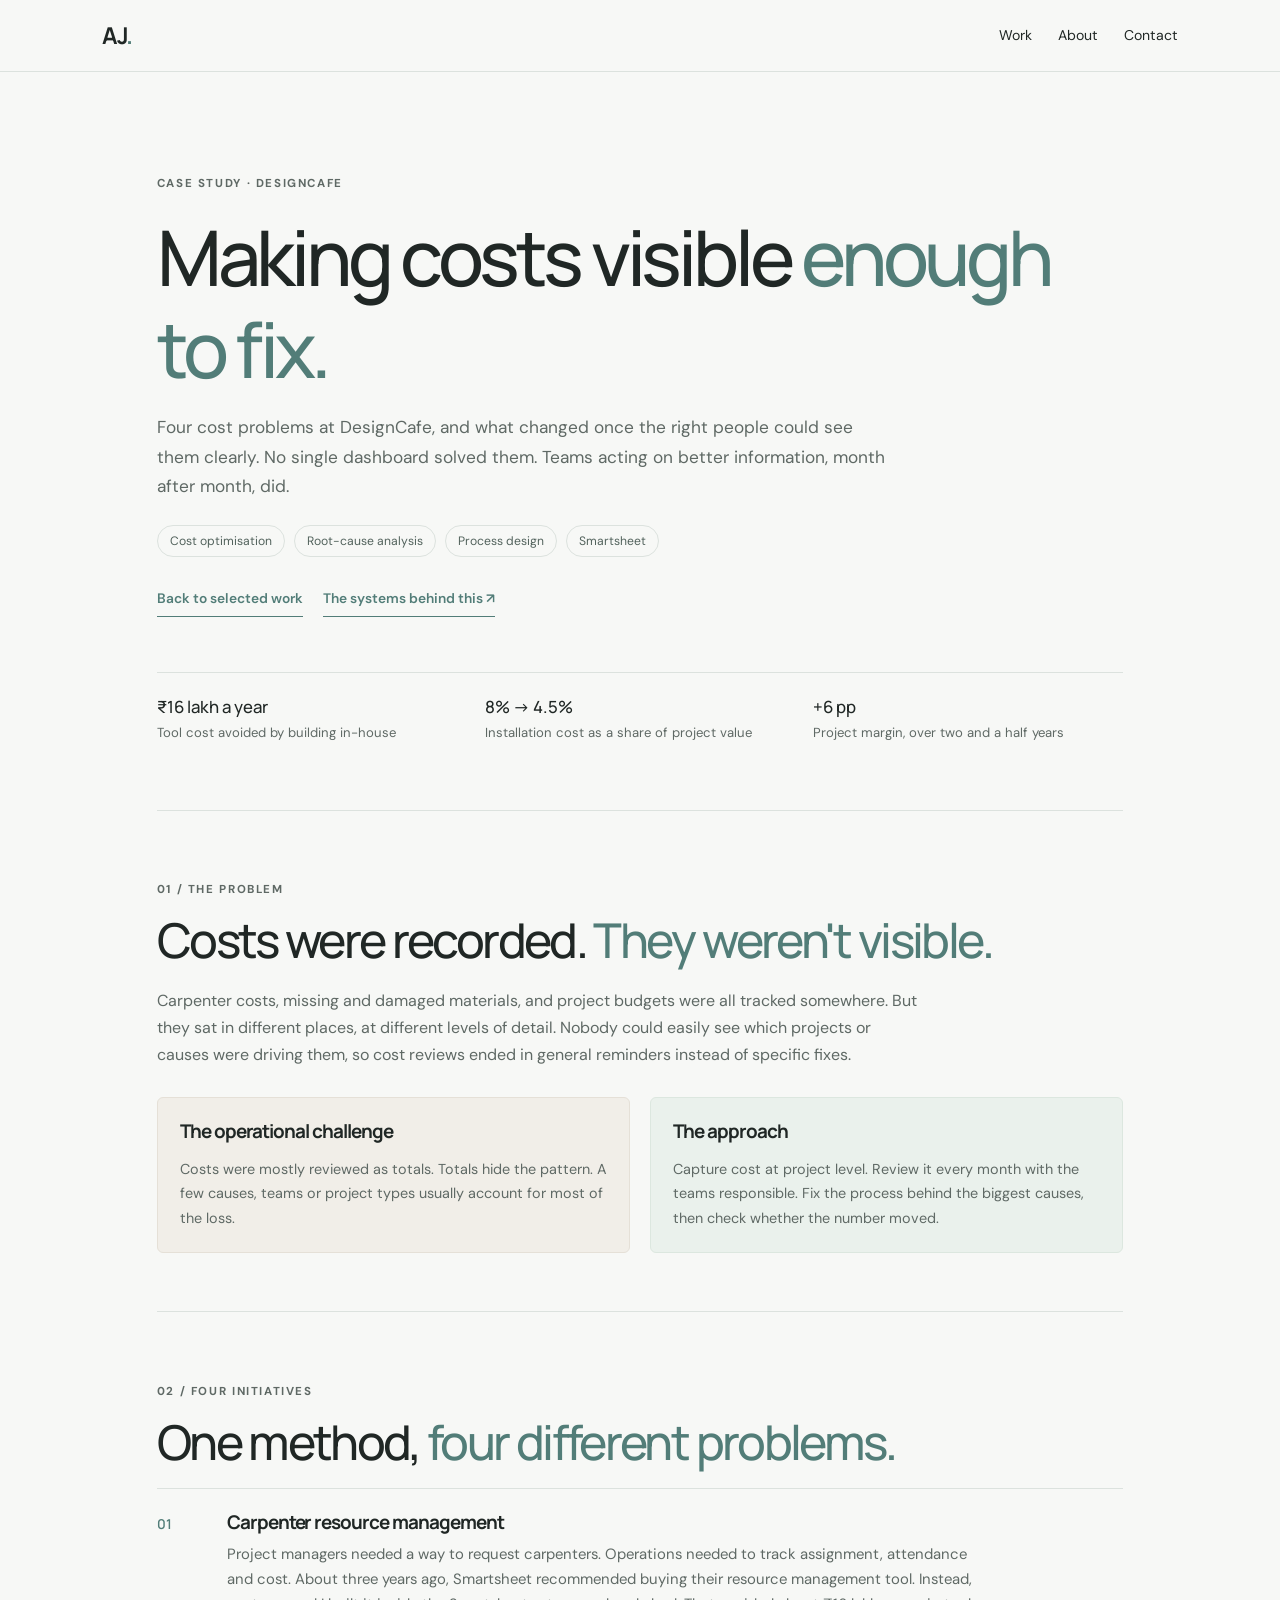
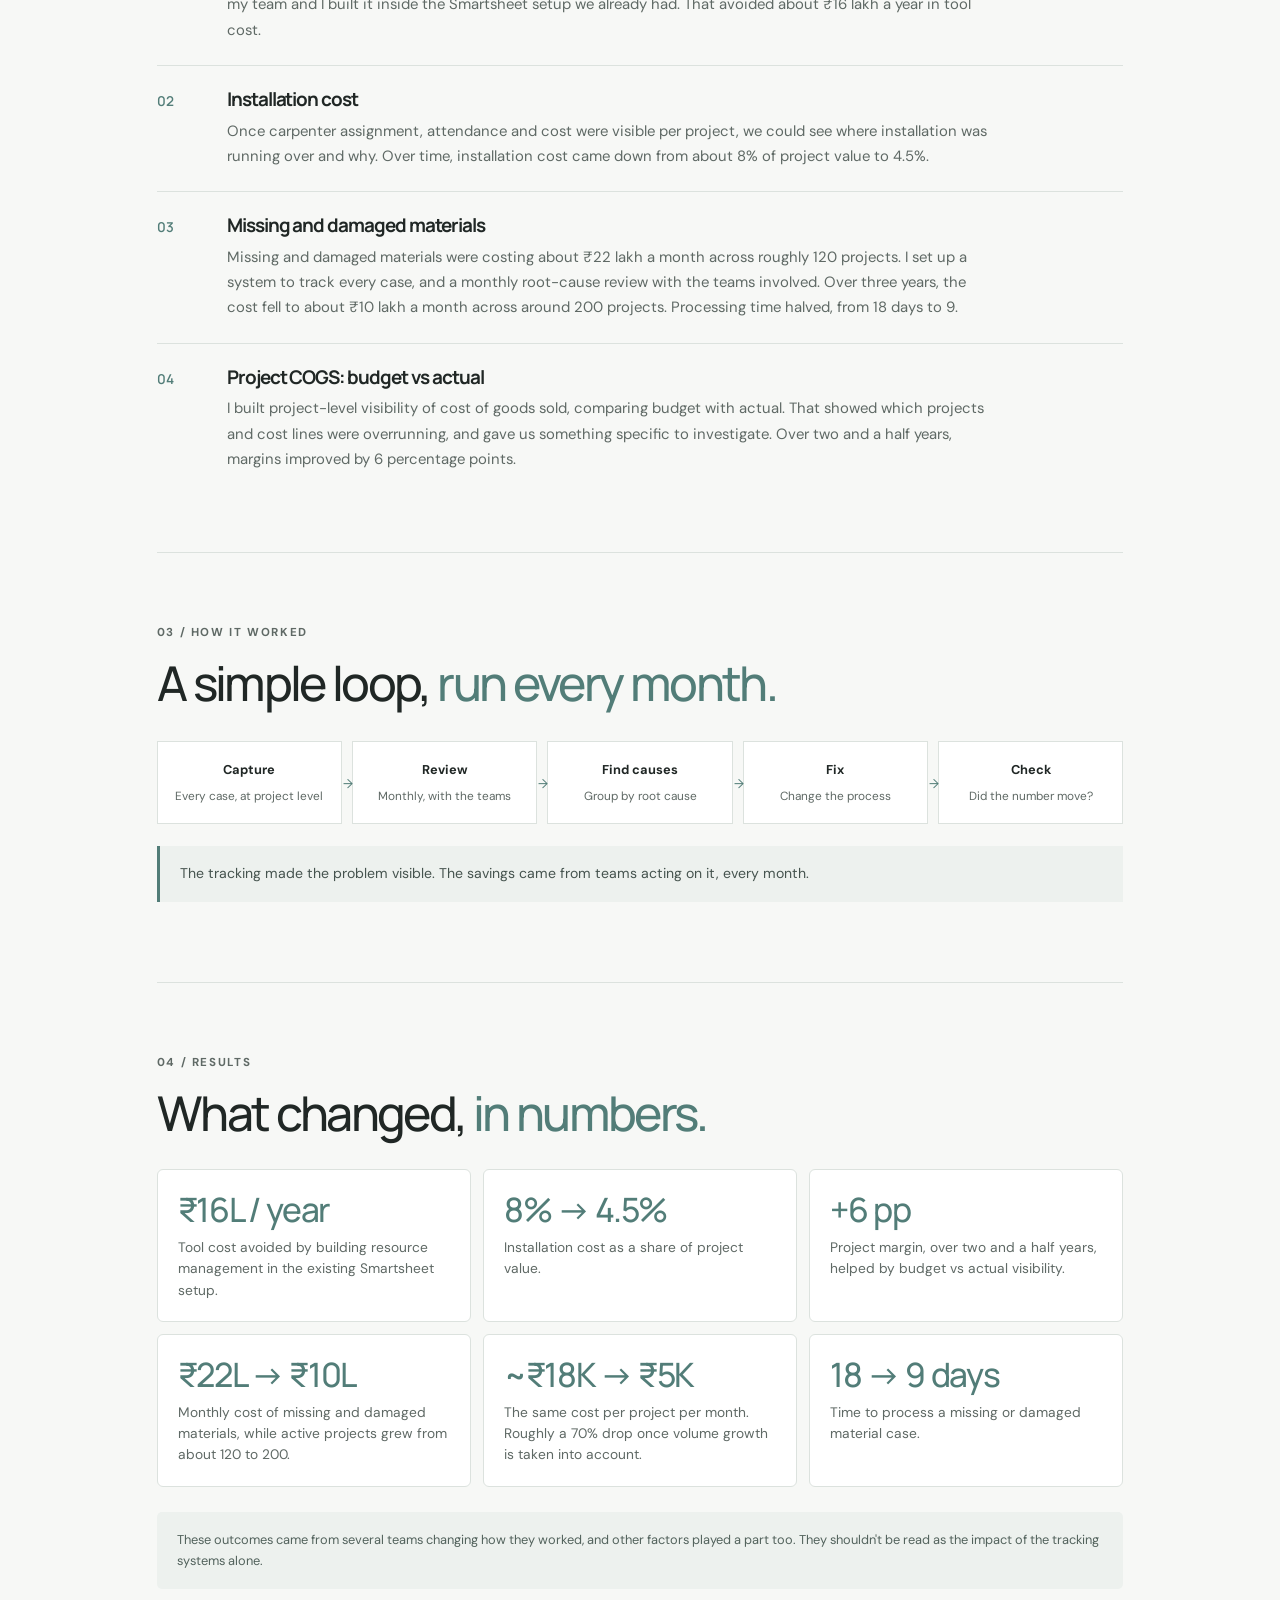
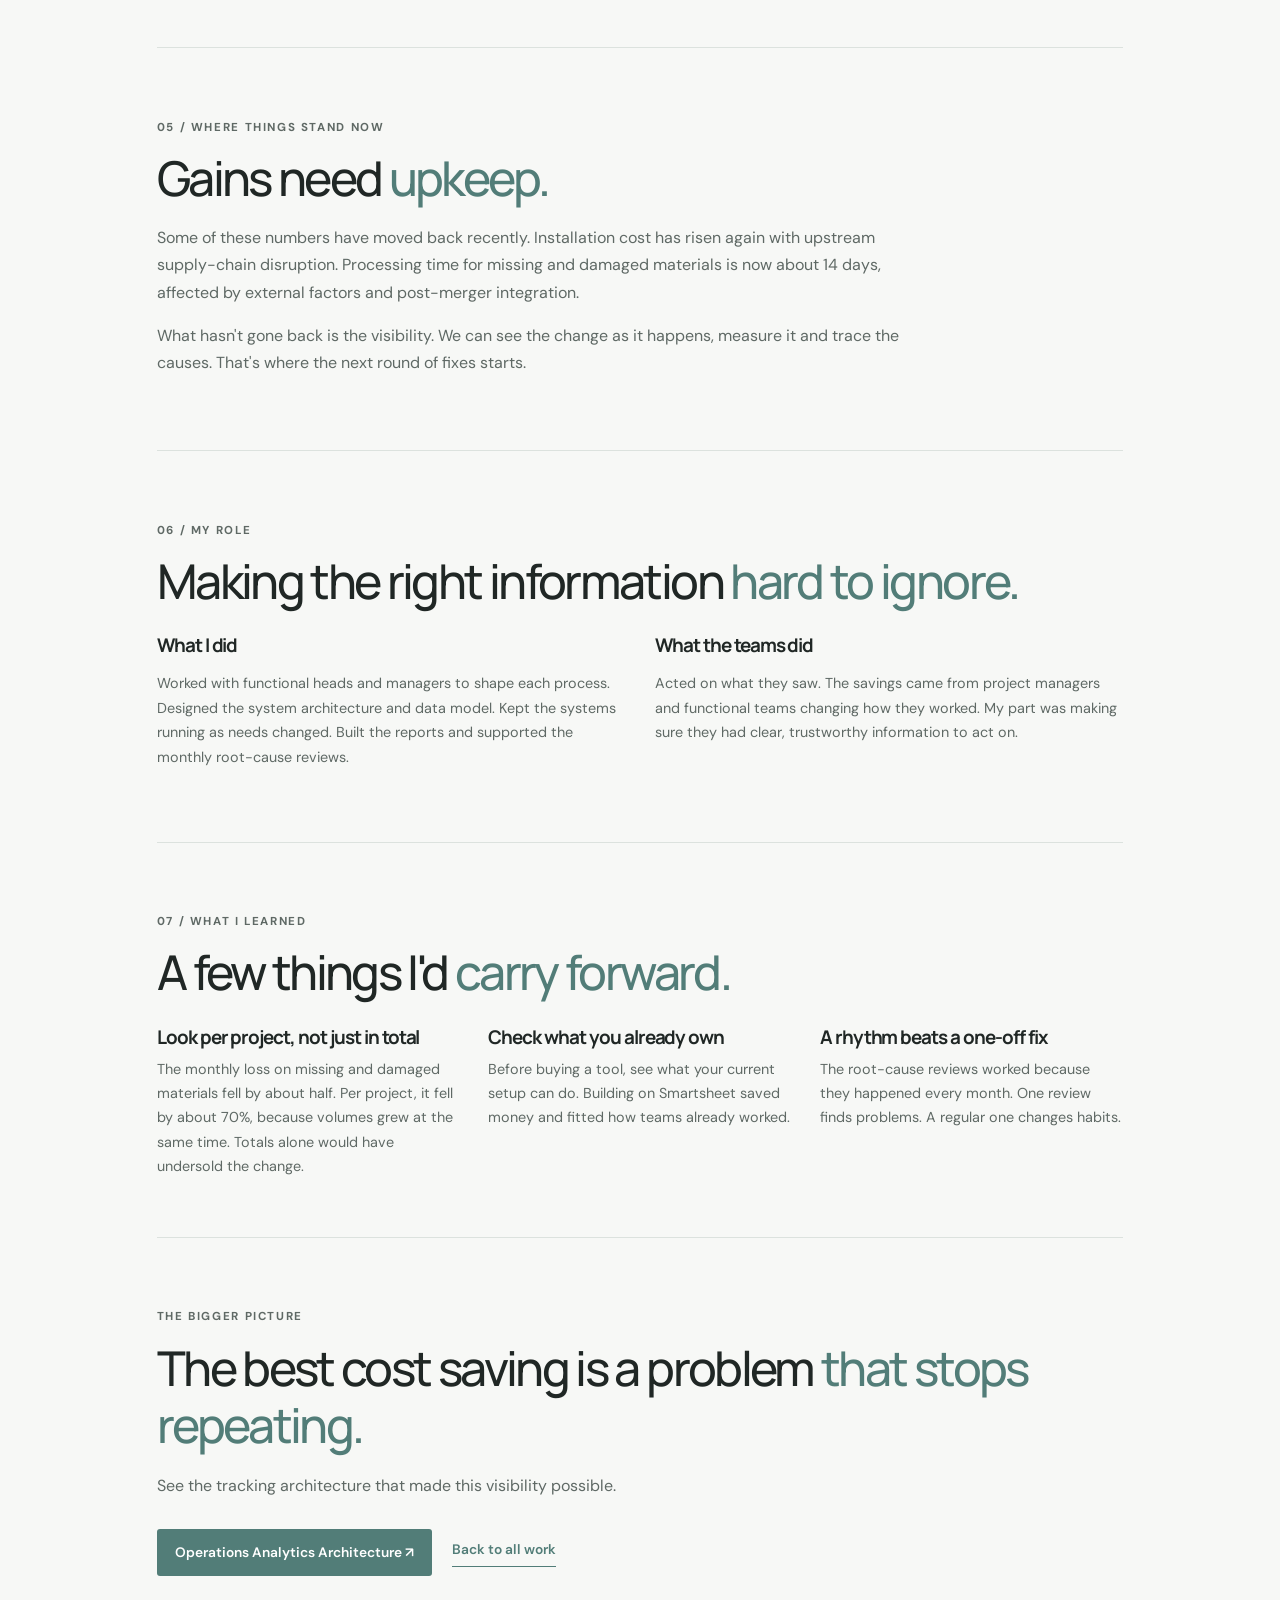
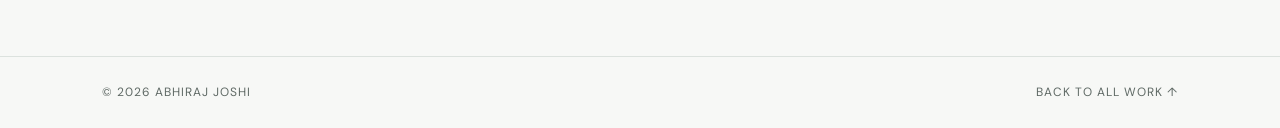
==== cost-optimisation.html @ b164cb72 "Add Cost & Process Optimisation case study; move Kab Aur Kahan to a side-project strip Co-Authored-B" ====
<!DOCTYPE html>
<html lang="en">
<head>
<meta charset="UTF-8">
<meta name="viewport" content="width=device-width, initial-scale=1">
<title>Cost &amp; Process Optimisation | Abhiraj Joshi</title>
<meta name="description" content="How making costs visible at project level helped DesignCafe cut installation and material-loss costs and improve margins.">

<meta property="og:type" content="website">

<meta property="og:title" content="Cost &amp; Process Optimisation | Abhiraj Joshi">

<meta property="og:description" content="Four cost problems at DesignCafe, and what changed once teams could see them clearly. ₹16 lakh a year in tool cost avoided, installation cost from 8% to 4.5%, margins up 6 pp.">

<meta property="og:url" content="https://abhirajjoshi.github.io/portfolio/cost-optimisation.html">

<meta property="og:image" content="https://abhirajjoshi.github.io/portfolio/assets/og-cost-optimisation.png">

<meta property="og:image:width" content="1200">

<meta property="og:image:height" content="627">

<meta name="twitter:card" content="summary_large_image">

<link rel="stylesheet" href="assets/site.css">
<style>
body {line-height:1.7}


main {
  max-width:1120px;
  margin:auto;
  padding:0 6%;
}

.hero {
  padding:90px 0 65px;
}

.eyebrow {
  font-size:.72rem;
  letter-spacing:.14em;
  font-weight:700;
  color:var(--muted);
}

h1,h2,h3 {
  font-family:Manrope,sans-serif;
  letter-spacing:-.055em;
  line-height:1.2;
}

h1 {
  font-size:clamp(2.8rem,6vw,5.1rem);
  font-weight:500;
  max-width:900px;
  margin:18px 0;
}

h1 em,h2 em {
  font-style:normal;
  color:var(--teal);
}

h2 {
  font-size:clamp(2rem,4vw,3rem);
  font-weight:500;
  margin:10px 0 18px;
}

h3 {
  font-size:1.18rem;
  margin:0 0 8px;
}

.lede {
  max-width:730px;
  color:var(--muted);
  font-size:1.08rem;
}

.meta {
  display:flex;
  gap:9px;
  flex-wrap:wrap;
  margin-top:23px;
}

.pill {
  border:1px solid var(--line);
  border-radius:30px;
  padding:5px 12px;
  font-size:.76rem;
  color:#52625c;
}

.hero-actions {
  display:flex;
  align-items:center;
  flex-wrap:wrap;
  gap:20px;
  margin-top:30px;
}

.button-primary {
  display:inline-flex;
  align-items:center;
  justify-content:center;
  gap:8px;
  background:var(--teal);
  color:#fff;
  padding:12px 18px;
  border-radius:3px;
  font-size:.86rem;
  font-weight:600;
  transition:background .2s ease,transform .2s ease;
}

.button-primary:hover {
  background:#3f6863;
  transform:translateY(-1px);
}

.button-secondary {
  display:inline-flex;
  align-items:center;
  gap:7px;
  color:var(--teal);
  font-size:.86rem;
  font-weight:600;
  border-bottom:1px solid var(--teal);
  padding-bottom:5px;
}

.hero-facts {
  display:grid;
  grid-template-columns:repeat(3,1fr);
  gap:18px;
  margin-top:55px;
  padding-top:22px;
  border-top:1px solid var(--line);
}

.hero-facts strong {
  display:block;
  font:500 1.05rem Manrope,sans-serif;
}

.hero-facts span {
  color:var(--muted);
  font-size:.82rem;
}

section {
  padding:58px 0;
  border-top:1px solid var(--line);
  scroll-margin-top:85px;
}

.section-intro {
  max-width:760px;
  color:var(--muted);
}

.two {
  display:grid;
  grid-template-columns:1fr 1fr;
  gap:20px;
  margin-top:28px;
}

.panel {
  background:var(--white);
  border:1px solid var(--line);
  padding:22px;
  border-radius:6px;
}

  .two .panel:first-child {
  background: #F1EEE8;
  border-color: #E5E0D7;
}

.two .panel:last-child {
  background: #EAF1EC;
  border-color: #DCE7DF;
}
.panel p {
  color:var(--muted);
  font-size:.9rem;
  margin-bottom:0;
}

.flow {
  display:grid;
  grid-template-columns:repeat(5,1fr);
  gap:10px;
  margin:30px 0 20px;
}

.flow-item {
  position:relative;
  background:var(--white);
  border:1px solid var(--line);
  padding:17px 10px;
  text-align:center;
  font-size:.8rem;
}

.flow-item:not(:last-child):after {
  content:"→";
  position:absolute;
  right:-12px;
  top:38%;
  color:var(--teal);
  z-index:1;
}

.flow-item small {
  display:block;
  color:var(--muted);
  font-size:.74rem;
  margin-top:5px;
}

.callout {
  background:var(--soft);
  padding:16px 20px;
  border-left:3px solid var(--teal);
  margin:22px 0;
  color:#45534e;
  font-size:.88rem;
}

.feature-grid {
  display:grid;
  grid-template-columns:repeat(2,1fr);
  gap:0 28px;
  margin-top:25px;
}

.feature {
  border-top:1px solid var(--line);
  padding:17px 0;
}

.feature p {
  margin:5px 0 0;
  color:var(--muted);
  font-size:.87rem;
}

.shots {
  display:grid;
  grid-template-columns:1fr 1fr;
  gap:28px;
  align-items:start;
  margin-top:34px;
}

.screenshot {
  display:block;
  width:100%;
  height:auto;
  border:1px solid var(--line);
  border-radius:var(--radius);
  background:#fff;
}

.caption {
  font-size:.76rem;
  color:var(--muted);
  margin:10px 0 0;
}

.contribution {
  display:grid;
  grid-template-columns:1fr 1fr;
  gap:30px;
  margin-top:25px;
}

.contribution p {
  color:var(--muted);
  font-size:.9rem;
}

.disclosure {
  background:var(--soft);
  padding:17px 20px;
  border-radius:5px;
  color:#52625c;
  font-size:.8rem;
  margin-top:25px;
}

.closing {
  padding-bottom:80px;
}

.initiative {
  border-top:1px solid var(--line);
  padding:22px 0;
  display:grid;
  grid-template-columns:52px 1fr;
  gap:18px;
}

.initiative .num {
  color:var(--teal);
  font:600 .85rem Manrope,sans-serif;
  padding-top:4px;
}

.initiative p {
  color:var(--muted);
  font-size:.93rem;
  margin:6px 0 0;
  max-width:760px;
}

.impact {
  display:grid;
  grid-template-columns:repeat(3,1fr);
  gap:12px;
  margin-top:28px;
}

.impact div {
  background:var(--white);
  border:1px solid var(--line);
  border-radius:var(--radius);
  padding:20px;
}

.impact strong {
  display:block;
  color:var(--teal);
  font:500 clamp(1.6rem,3vw,2.1rem)/1.15 Manrope,sans-serif;
  letter-spacing:-.04em;
}

.impact span {
  display:block;
  margin-top:8px;
  color:var(--muted);
  font-size:.86rem;
  line-height:1.55;
}

figure {margin:0}

.learn-grid {
  display:grid;
  grid-template-columns:repeat(3,1fr);
  gap:28px;
  margin-top:25px;
}

.learn-grid p {
  color:var(--muted);
  font-size:.9rem;
  margin:0;
}


@media(max-width:760px) {
  main {padding:0 7%}

  .hero {padding:65px 0 45px}

  .hero-facts {
    grid-template-columns:1fr;
    gap:12px;
    margin-top:38px;
  }

  section {padding:45px 0}

  .two,.feature-grid,.contribution,.learn-grid,.impact {
    grid-template-columns:1fr;
  }

  .flow {
    grid-template-columns:1fr;
    gap:9px;
  }

  .flow-item {
    padding:13px;
  }

  .initiative {grid-template-columns:1fr;gap:4px}

  .flow-item:not(:last-child):after {
    content:"↓";
    right:50%;
    top:auto;
    bottom:-17px;
  }

  .flow-item small {
    display:inline;
    margin-left:5px;
  }

  .shots {grid-template-columns:1fr}

}
</style>
</head>

<body>

<a class="skip-link" href="#main">Skip to content</a>

<header class="site-header">
  <a class="logo" href="index.html" aria-label="Abhiraj Joshi, home">AJ<span>.</span></a>
  <nav class="site-nav" aria-label="Main">
    <a href="index.html#work">Work</a>
    <a href="index.html#about">About</a>
    <a href="index.html#contact">Contact</a>
  </nav>
</header>

<main id="main">

<div class="hero">

  <p class="eyebrow">CASE STUDY · DESIGNCAFE</p>

  <h1>Making costs visible <em>enough to fix.</em></h1>

  <p class="lede">Four cost problems at DesignCafe, and what changed once the right people could see them clearly. No single dashboard solved them. Teams acting on better information, month after month, did.</p>

  <div class="meta">
    <span class="pill">Cost optimisation</span>
    <span class="pill">Root-cause analysis</span>
    <span class="pill">Process design</span>
    <span class="pill">Smartsheet</span>
  </div>

  <div class="hero-actions">
    <a class="button-secondary" href="index.html#work">Back to selected work</a>
    <a class="button-secondary" href="operations-analytics.html">The systems behind this ↗</a>
  </div>

  <div class="hero-facts">
    <div>
      <strong>₹16 lakh a year</strong>
      <span>Tool cost avoided by building in-house</span>
    </div>
    <div>
      <strong>8% → 4.5%</strong>
      <span>Installation cost as a share of project value</span>
    </div>
    <div>
      <strong>+6 pp</strong>
      <span>Project margin, over two and a half years</span>
    </div>
  </div>

</div>

<section>

  <p class="eyebrow">01 / THE PROBLEM</p>

  <h2>Costs were recorded. <em>They weren't visible.</em></h2>

  <p class="section-intro">Carpenter costs, missing and damaged materials, and project budgets were all tracked somewhere. But they sat in different places, at different levels of detail. Nobody could easily see which projects or causes were driving them, so cost reviews ended in general reminders instead of specific fixes.</p>

  <div class="two">

    <div class="panel">
      <h3>The operational challenge</h3>
      <p>Costs were mostly reviewed as totals. Totals hide the pattern. A few causes, teams or project types usually account for most of the loss.</p>
    </div>

    <div class="panel">
      <h3>The approach</h3>
      <p>Capture cost at project level. Review it every month with the teams responsible. Fix the process behind the biggest causes, then check whether the number moved.</p>
    </div>

  </div>

</section>

<section>

  <p class="eyebrow">02 / FOUR INITIATIVES</p>

  <h2>One method, <em>four different problems.</em></h2>

  <div class="initiative">
    <span class="num">01</span>
    <div>
      <h3>Carpenter resource management</h3>
      <p>Project managers needed a way to request carpenters. Operations needed to track assignment, attendance and cost. About three years ago, Smartsheet recommended buying their resource management tool. Instead, my team and I built it inside the Smartsheet setup we already had. That avoided about ₹16 lakh a year in tool cost.</p>
    </div>
  </div>

  <div class="initiative">
    <span class="num">02</span>
    <div>
      <h3>Installation cost</h3>
      <p>Once carpenter assignment, attendance and cost were visible per project, we could see where installation was running over and why. Over time, installation cost came down from about 8% of project value to 4.5%.</p>
    </div>
  </div>

  <div class="initiative">
    <span class="num">03</span>
    <div>
      <h3>Missing and damaged materials</h3>
      <p>Missing and damaged materials were costing about ₹22 lakh a month across roughly 120 projects. I set up a system to track every case, and a monthly root-cause review with the teams involved. Over three years, the cost fell to about ₹10 lakh a month across around 200 projects. Processing time halved, from 18 days to 9.</p>
    </div>
  </div>

  <div class="initiative">
    <span class="num">04</span>
    <div>
      <h3>Project COGS: budget vs actual</h3>
      <p>I built project-level visibility of cost of goods sold, comparing budget with actual. That showed which projects and cost lines were overrunning, and gave us something specific to investigate. Over two and a half years, margins improved by 6 percentage points.</p>
    </div>
  </div>

</section>

<section>

  <p class="eyebrow">03 / HOW IT WORKED</p>

  <h2>A simple loop, <em>run every month.</em></h2>

  <div class="flow">

    <div class="flow-item">
      <b>Capture</b>
      <small>Every case, at project level</small>
    </div>

    <div class="flow-item">
      <b>Review</b>
      <small>Monthly, with the teams</small>
    </div>

    <div class="flow-item">
      <b>Find causes</b>
      <small>Group by root cause</small>
    </div>

    <div class="flow-item">
      <b>Fix</b>
      <small>Change the process</small>
    </div>

    <div class="flow-item">
      <b>Check</b>
      <small>Did the number move?</small>
    </div>

  </div>

  <div class="callout">
    The tracking made the problem visible. The savings came from teams acting on it, every month.
  </div>

</section>

<section>

  <p class="eyebrow">04 / RESULTS</p>

  <h2>What changed, <em>in numbers.</em></h2>

  <div class="impact">
    <div>
      <strong>₹16L / year</strong>
      <span>Tool cost avoided by building resource management in the existing Smartsheet setup.</span>
    </div>
    <div>
      <strong>8% → 4.5%</strong>
      <span>Installation cost as a share of project value.</span>
    </div>
    <div>
      <strong>+6 pp</strong>
      <span>Project margin, over two and a half years, helped by budget vs actual visibility.</span>
    </div>
    <div>
      <strong>₹22L → ₹10L</strong>
      <span>Monthly cost of missing and damaged materials, while active projects grew from about 120 to 200.</span>
    </div>
    <div>
      <strong>~₹18K → ₹5K</strong>
      <span>The same cost per project per month. Roughly a 70% drop once volume growth is taken into account.</span>
    </div>
    <div>
      <strong>18 → 9 days</strong>
      <span>Time to process a missing or damaged material case.</span>
    </div>
  </div>

  <div class="disclosure">
    These outcomes came from several teams changing how they worked, and other factors played a part too. They shouldn't be read as the impact of the tracking systems alone.
  </div>

</section>

<section>

  <p class="eyebrow">05 / WHERE THINGS STAND NOW</p>

  <h2>Gains need <em>upkeep.</em></h2>

  <p class="section-intro">Some of these numbers have moved back recently. Installation cost has risen again with upstream supply-chain disruption. Processing time for missing and damaged materials is now about 14 days, affected by external factors and post-merger integration.</p>

  <p class="section-intro">What hasn't gone back is the visibility. We can see the change as it happens, measure it and trace the causes. That's where the next round of fixes starts.</p>

</section>

<section>

  <p class="eyebrow">06 / MY ROLE</p>

  <h2>Making the right information <em>hard to ignore.</em></h2>

  <div class="contribution">

    <div>
      <h3>What I did</h3>
      <p>Worked with functional heads and managers to shape each process. Designed the system architecture and data model. Kept the systems running as needs changed. Built the reports and supported the monthly root-cause reviews.</p>
    </div>

    <div>
      <h3>What the teams did</h3>
      <p>Acted on what they saw. The savings came from project managers and functional teams changing how they worked. My part was making sure they had clear, trustworthy information to act on.</p>
    </div>

  </div>

</section>

<section>

  <p class="eyebrow">07 / WHAT I LEARNED</p>

  <h2>A few things I'd <em>carry forward.</em></h2>

  <div class="learn-grid">

    <div>
      <h3>Look per project, not just in total</h3>
      <p>The monthly loss on missing and damaged materials fell by about half. Per project, it fell by about 70%, because volumes grew at the same time. Totals alone would have undersold the change.</p>
    </div>

    <div>
      <h3>Check what you already own</h3>
      <p>Before buying a tool, see what your current setup can do. Building on Smartsheet saved money and fitted how teams already worked.</p>
    </div>

    <div>
      <h3>A rhythm beats a one-off fix</h3>
      <p>The root-cause reviews worked because they happened every month. One review finds problems. A regular one changes habits.</p>
    </div>

  </div>

</section>

<section class="closing">

  <p class="eyebrow">THE BIGGER PICTURE</p>

  <h2>The best cost saving is a problem <em>that stops repeating.</em></h2>

  <p class="section-intro">See the tracking architecture that made this visibility possible.</p>

  <div class="hero-actions">
    <a class="button-primary" href="operations-analytics.html">Operations Analytics Architecture ↗</a>
    <a class="button-secondary" href="index.html#work">Back to all work</a>
  </div>

</section>

</main>

<footer class="site-footer">
  <span>© 2026 ABHIRAJ JOSHI</span>
  <a href="index.html#work">BACK TO ALL WORK ↑</a>
</footer>

<script data-goatcounter="https://portfolios.goatcounter.com/count" async src="//gc.zgo.at/count.js"></script>
</body>
</html>
---- assets/site.css ----
/* Shared styles for every page: fonts, colours, header, footer, accessibility. */
@import url('https://fonts.googleapis.com/css2?family=DM+Sans:wght@400;500;600;700&family=Manrope:wght@400;500;600;700&display=swap');

:root {
  --paper:#f7f8f6;
  --ink:#202725;
  --muted:#5f6965;
  --teal:#527d78;
  --teal-dark:#3f6863;
  --line:#dce2de;
  --soft:#edf1ee;
  --white:#fff;
  --radius:6px;
}

* {box-sizing:border-box}
html {scroll-behavior:smooth}

body {
  margin:0;
  background:var(--paper);
  color:var(--ink);
  font-family:'DM Sans',system-ui,sans-serif;
  -webkit-font-smoothing:antialiased;
}

h1,h2,h3,h4 {font-family:Manrope,'DM Sans',sans-serif}

a {color:inherit;text-decoration:none}

/* Keyboard focus */
a:focus-visible,
button:focus-visible,
select:focus-visible,
summary:focus-visible {
  outline:2px solid var(--teal);
  outline-offset:3px;
  border-radius:2px;
}

.skip-link {
  position:absolute;
  left:12px;
  top:-60px;
  z-index:20;
  background:var(--ink);
  color:#fff;
  padding:10px 14px;
  font-size:.85rem;
  border-radius:var(--radius);
}
.skip-link:focus {top:12px}

/* Header */
.site-header {
  min-height:72px;
  padding:0 8%;
  display:flex;
  align-items:center;
  justify-content:space-between;
  gap:16px;
  border-bottom:1px solid var(--line);
  position:sticky;
  top:0;
  background:rgba(247,248,246,.96);
  z-index:10;
}

.logo {
  font:700 1.45rem/1 Manrope,sans-serif;
  letter-spacing:-.08em;
}
.logo span {color:var(--teal)}

.site-nav {
  display:flex;
  gap:26px;
  font-size:.88rem;
}
.site-nav a:hover {color:var(--teal)}

/* Footer */
.site-footer {
  padding:25px 8%;
  border-top:1px solid var(--line);
  display:flex;
  justify-content:space-between;
  gap:15px;
  flex-wrap:wrap;
  font-size:.75rem;
  letter-spacing:.08em;
  color:var(--muted);
}
.site-footer a:hover {color:var(--teal)}

@media(max-width:760px) {
  .site-header {padding:0 6%; min-height:64px}
  .site-nav {gap:14px; font-size:.8rem; flex-wrap:wrap; justify-content:flex-end}
  .site-footer {padding:22px 6%}
}
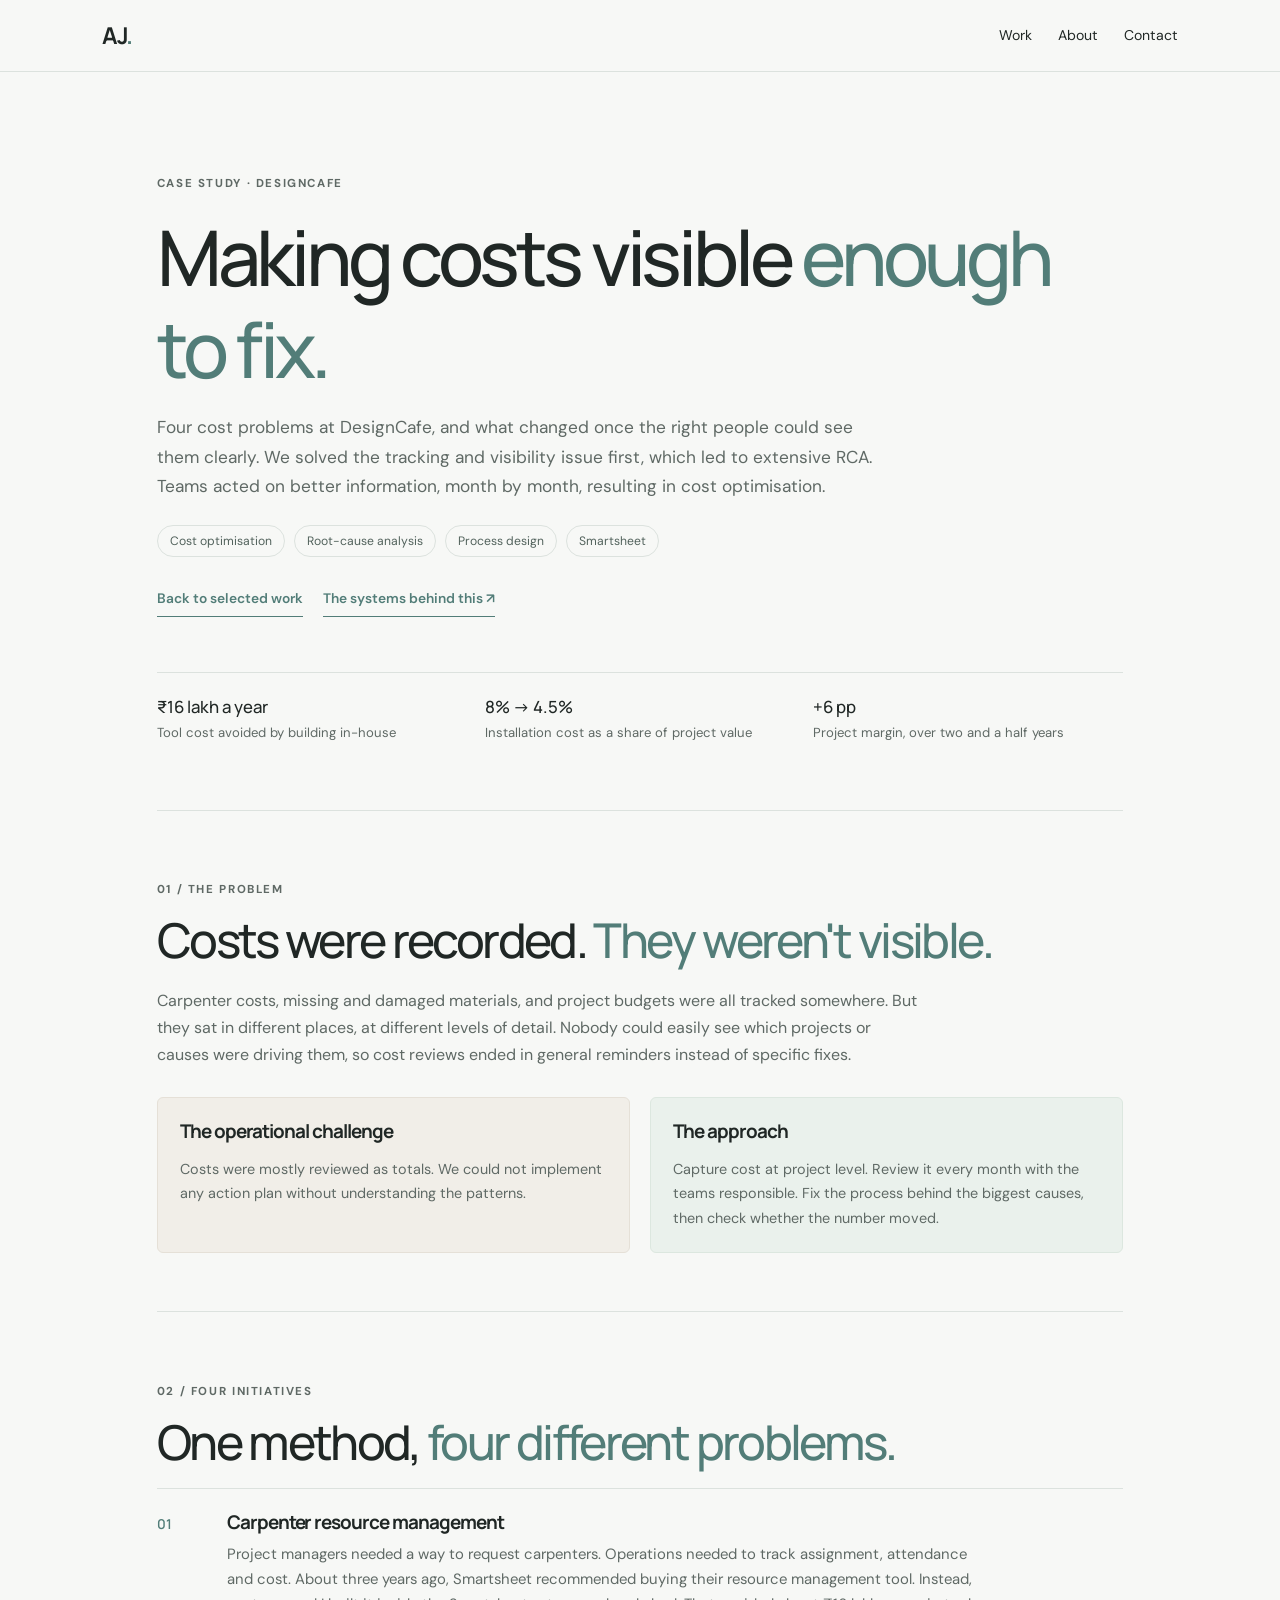
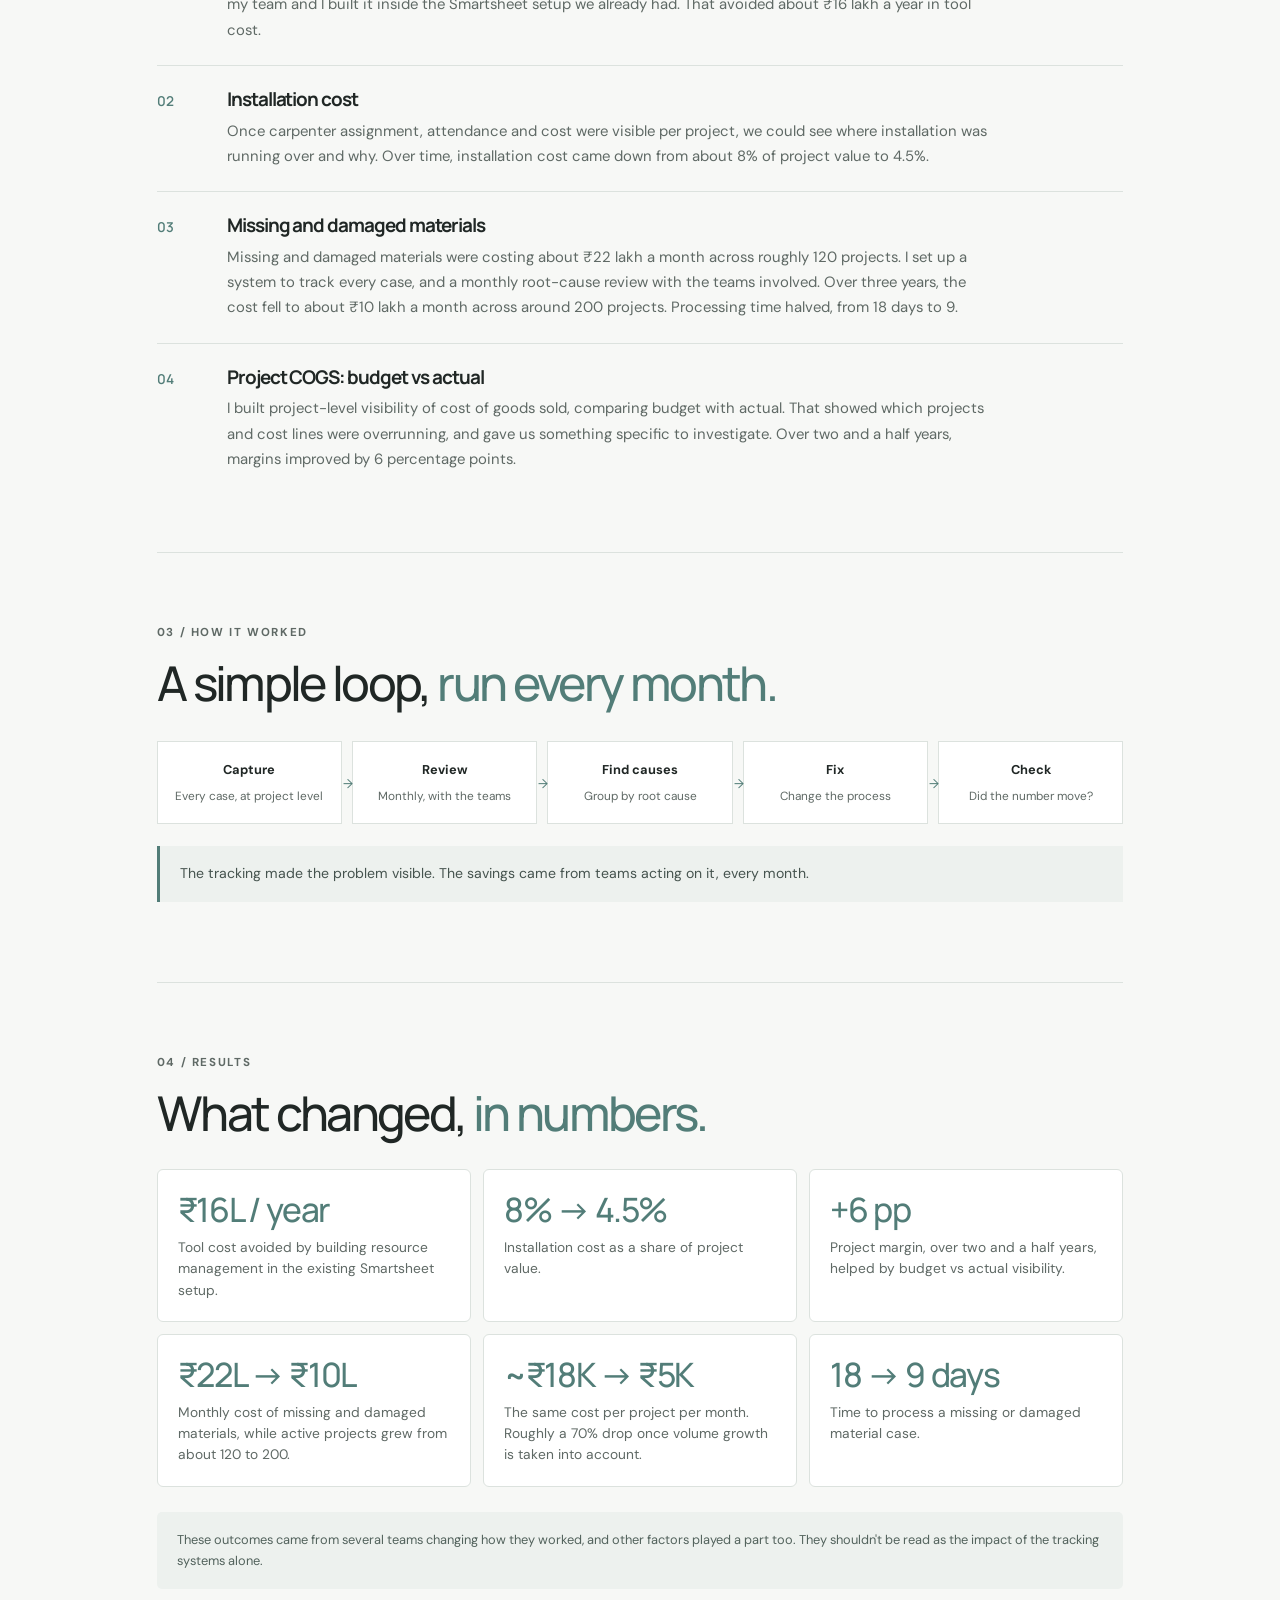
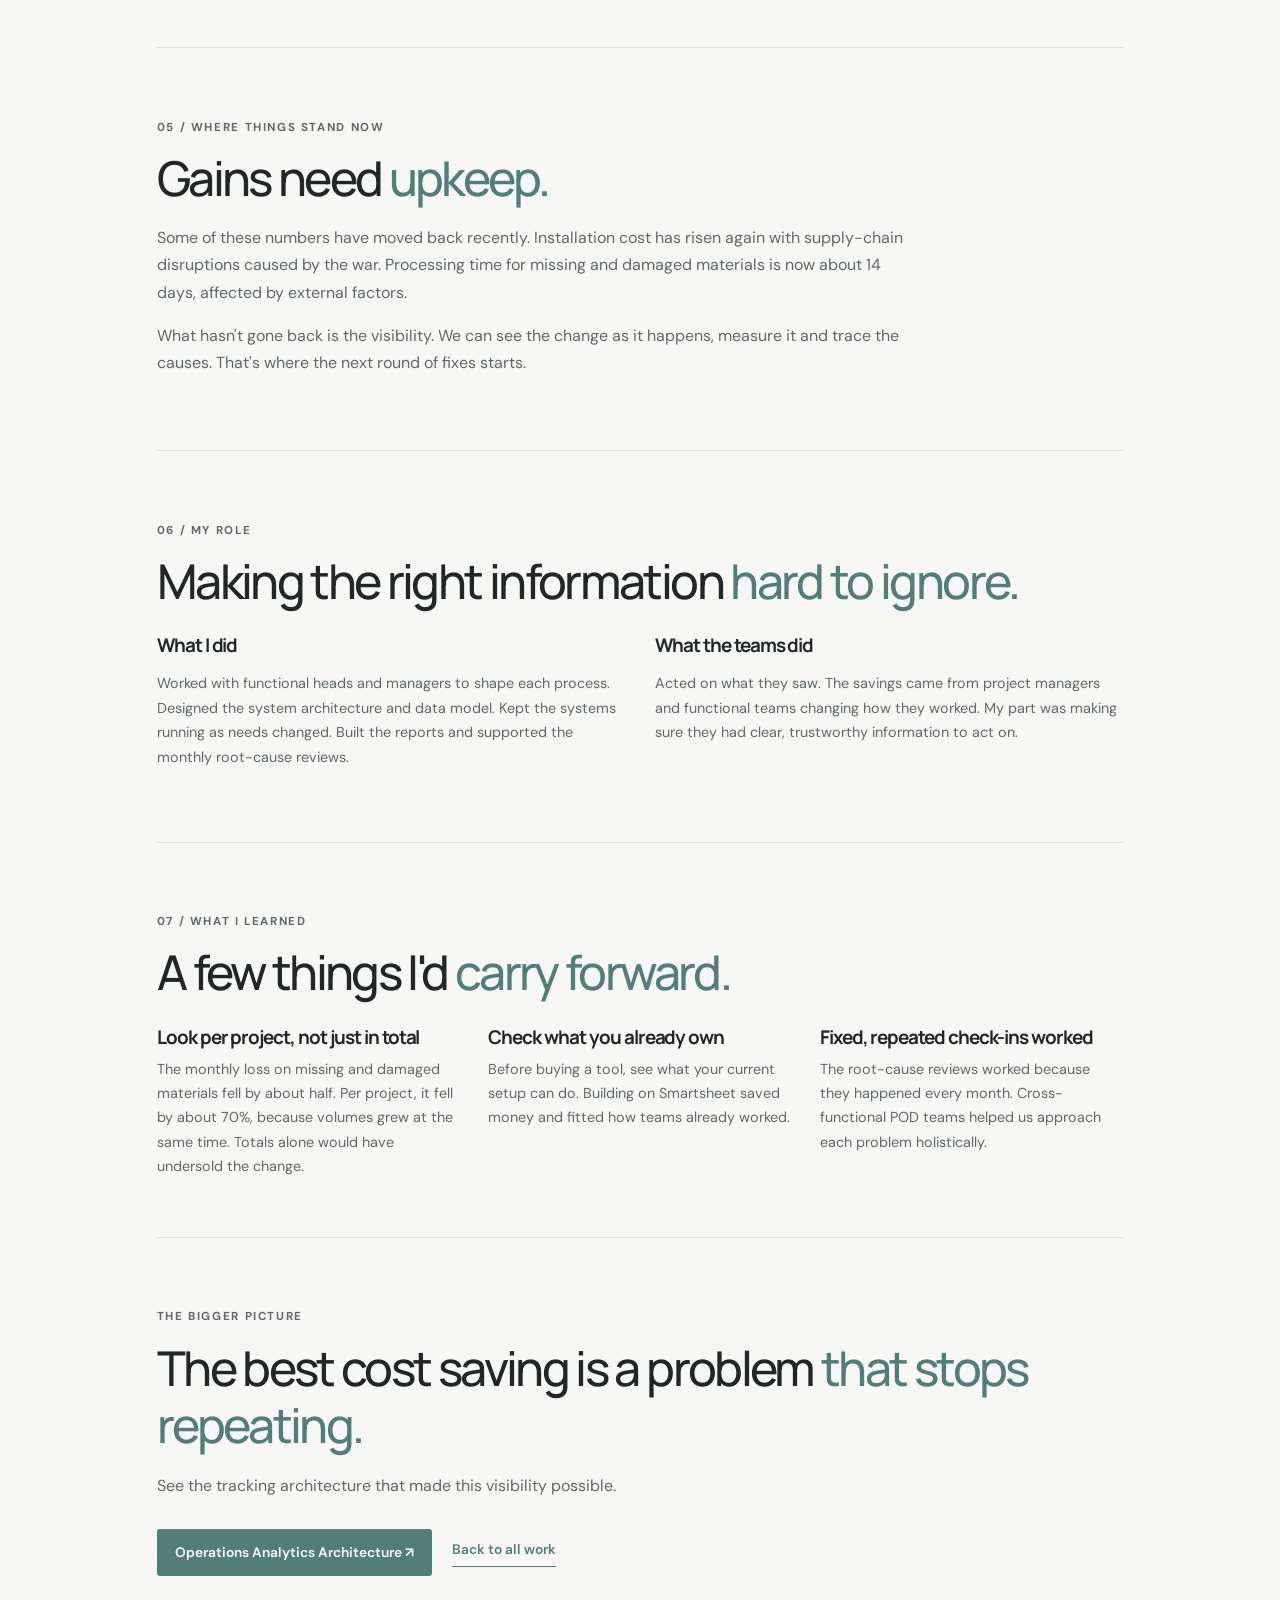
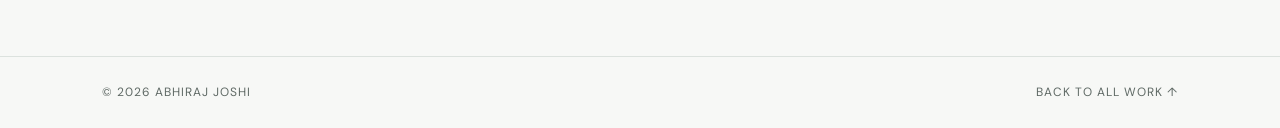
==== commit 00a146ec: "Cost case study: copy edits from Abhiraj Co-Authored-By: Claude Opus 5.5 <noreply@anthropic.com> Cla" ====
--- a/cost-optimisation.html
+++ b/cost-optimisation.html
@@ -432,7 +432,7 @@
 
   <h1>Making costs visible <em>enough to fix.</em></h1>
 
-  <p class="lede">Four cost problems at DesignCafe, and what changed once the right people could see them clearly. No single dashboard solved them. Teams acting on better information, month after month, did.</p>
+  <p class="lede">Four cost problems at DesignCafe, and what changed once the right people could see them clearly. We solved the tracking and visibility issue first, which led to extensive RCA. Teams acted on better information, month by month, resulting in cost optimisation.</p>
 
   <div class="meta">
     <span class="pill">Cost optimisation</span>
@@ -475,7 +475,7 @@
 
     <div class="panel">
       <h3>The operational challenge</h3>
-      <p>Costs were mostly reviewed as totals. Totals hide the pattern. A few causes, teams or project types usually account for most of the loss.</p>
+      <p>Costs were mostly reviewed as totals. We could not implement any action plan without understanding the patterns.</p>
     </div>
 
     <div class="panel">
@@ -613,7 +613,7 @@
 
   <h2>Gains need <em>upkeep.</em></h2>
 
-  <p class="section-intro">Some of these numbers have moved back recently. Installation cost has risen again with upstream supply-chain disruption. Processing time for missing and damaged materials is now about 14 days, affected by external factors and post-merger integration.</p>
+  <p class="section-intro">Some of these numbers have moved back recently. Installation cost has risen again with supply-chain disruptions caused by the war. Processing time for missing and damaged materials is now about 14 days, affected by external factors.</p>
 
   <p class="section-intro">What hasn't gone back is the visibility. We can see the change as it happens, measure it and trace the causes. That's where the next round of fixes starts.</p>
 
@@ -660,8 +660,8 @@
     </div>
 
     <div>
-      <h3>A rhythm beats a one-off fix</h3>
-      <p>The root-cause reviews worked because they happened every month. One review finds problems. A regular one changes habits.</p>
+      <h3>Fixed, repeated check-ins worked</h3>
+      <p>The root-cause reviews worked because they happened every month. Cross-functional POD teams helped us approach each problem holistically.</p>
     </div>
 
   </div>
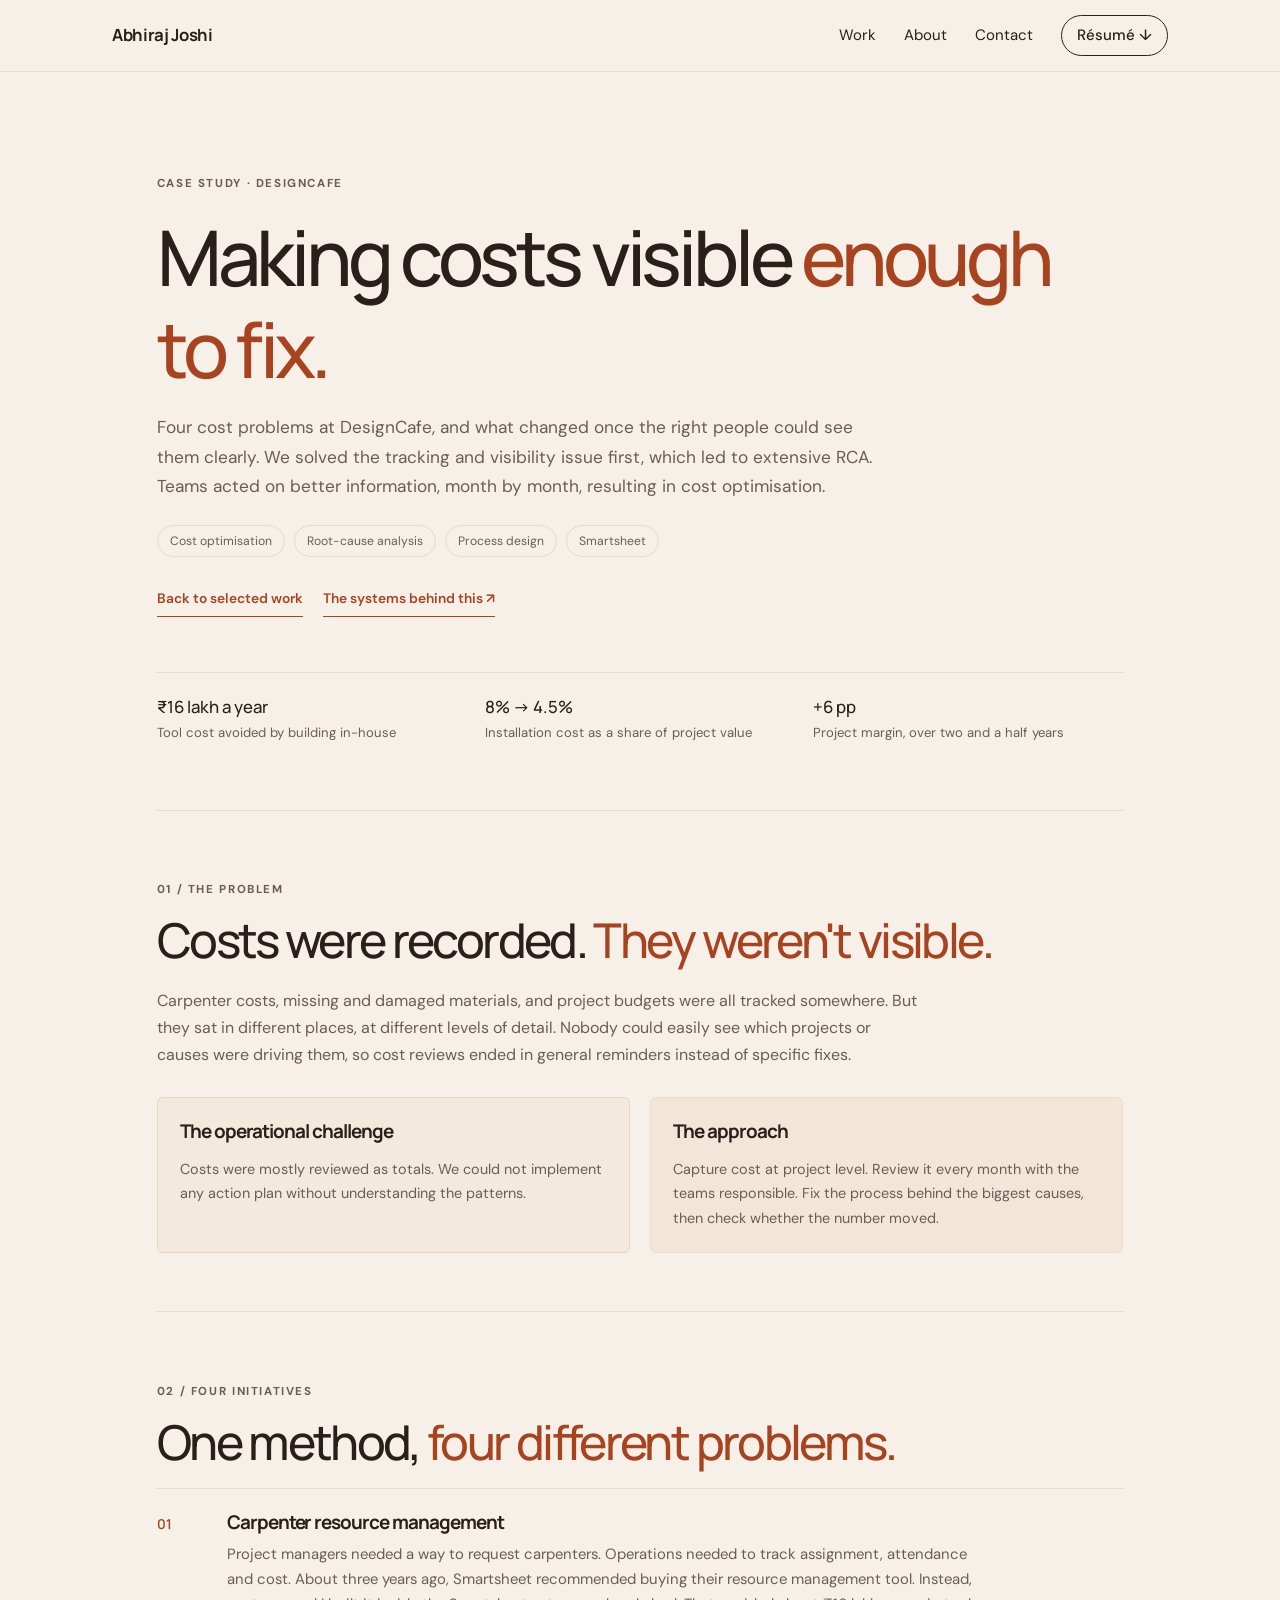
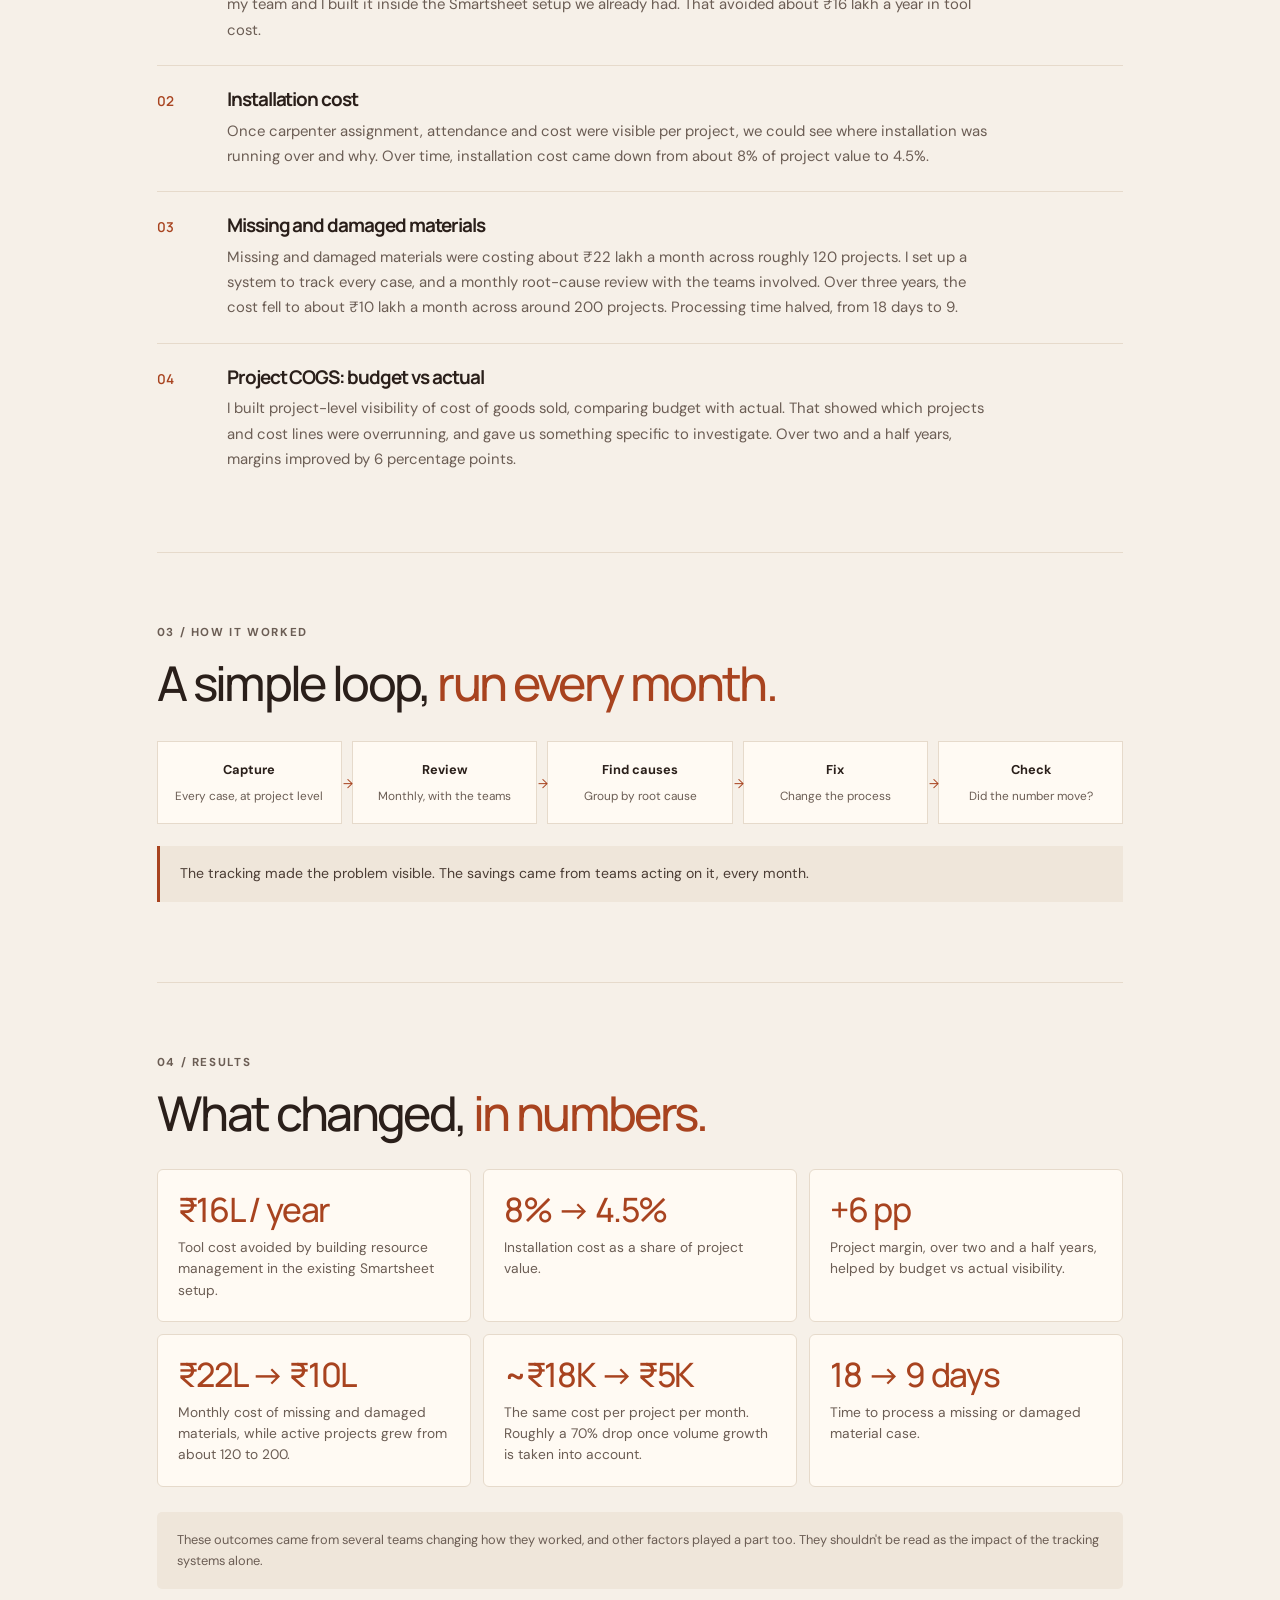
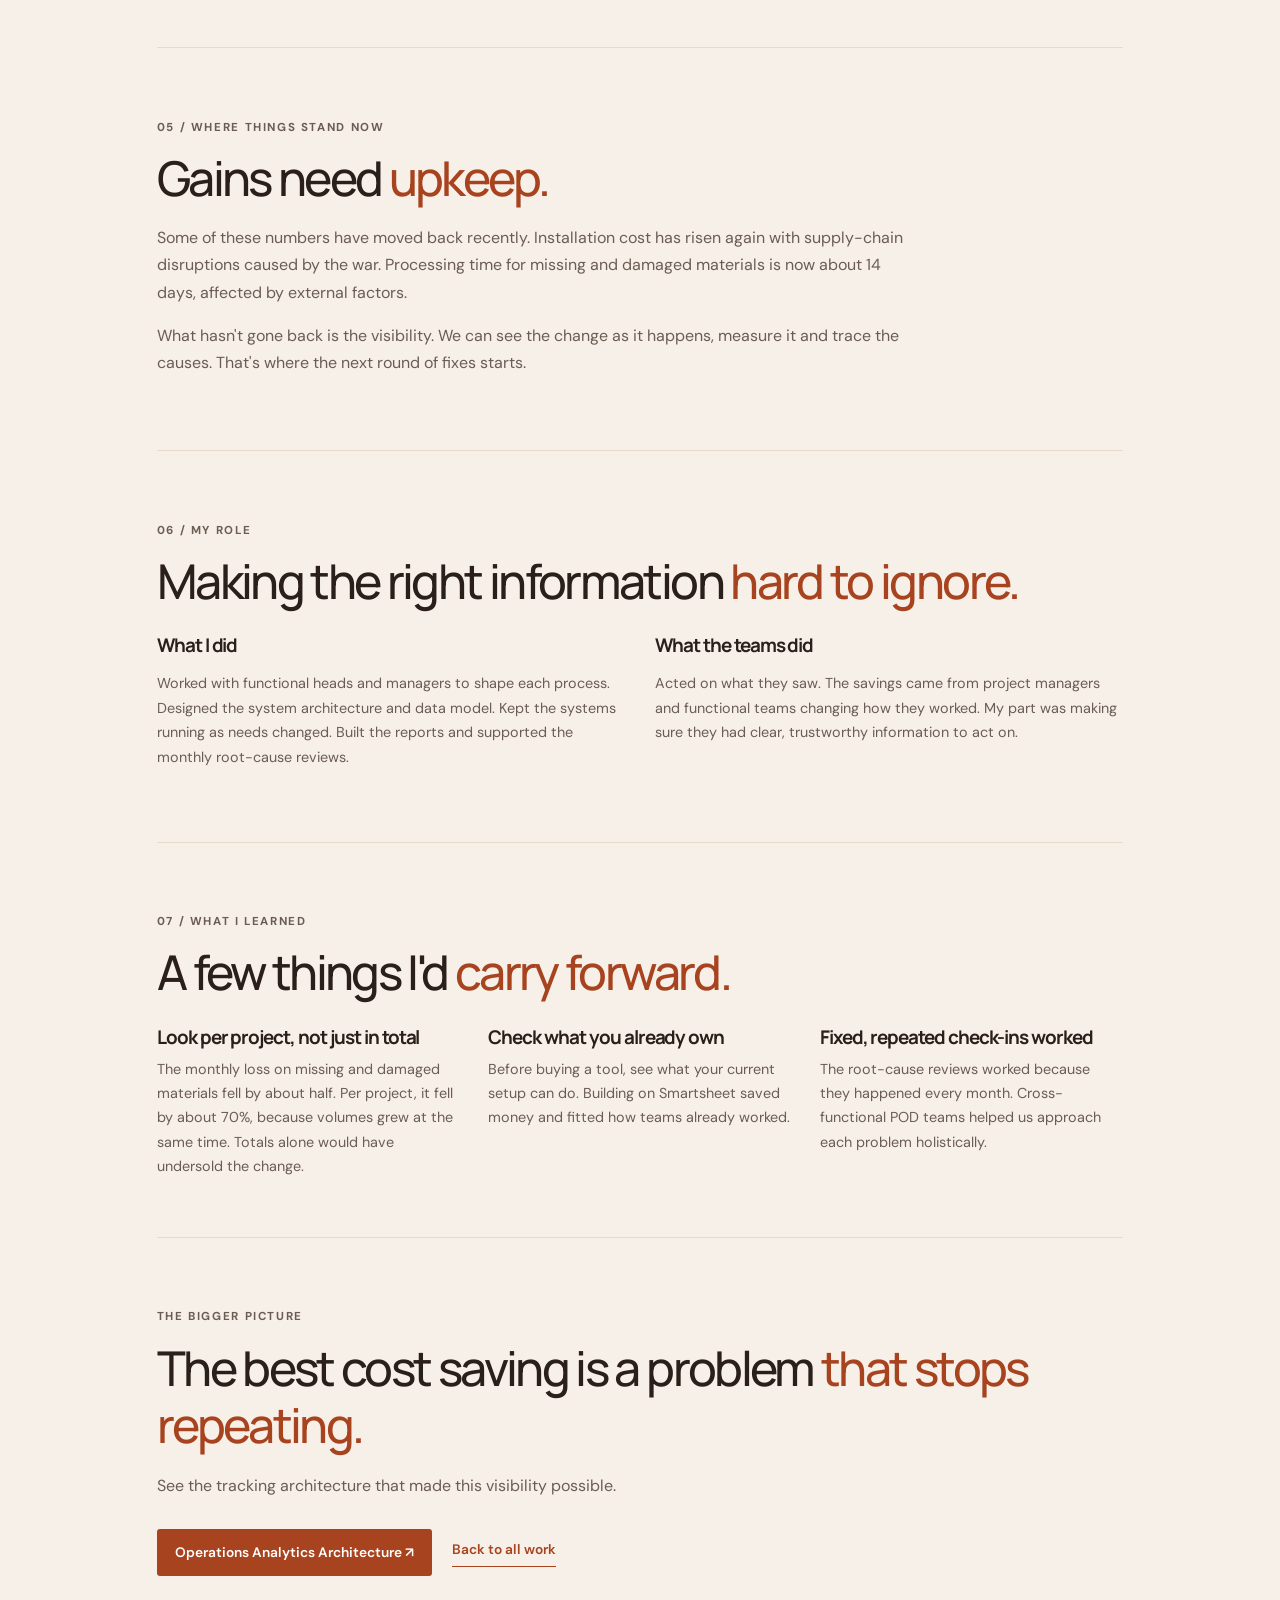
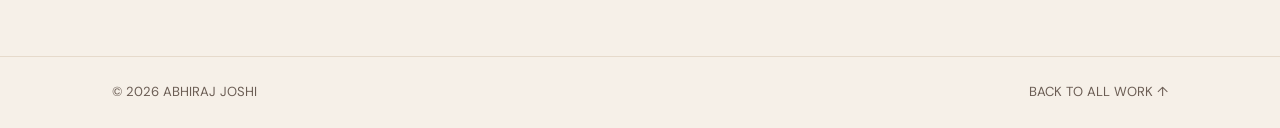
==== commit 8d94b24d: "Redesign: terracotta palette, simpler homepage, résumé download - Homepage rebuilt: name-first heade" ====
--- a/cost-optimisation.html
+++ b/cost-optimisation.html
@@ -92,7 +92,7 @@
   border-radius:30px;
   padding:5px 12px;
   font-size:.76rem;
-  color:#52625c;
+  color:#6b5d54;
 }
 
 .hero-actions {
@@ -118,7 +118,7 @@
 }
 
 .button-primary:hover {
-  background:#3f6863;
+  background:#8a3618;
   transform:translateY(-1px);
 }
 
@@ -178,13 +178,13 @@
 }
 
   .two .panel:first-child {
-  background: #F1EEE8;
-  border-color: #E5E0D7;
+  background: #f3e9dc;
+  border-color: #e6d6c3;
 }
 
 .two .panel:last-child {
-  background: #EAF1EC;
-  border-color: #DCE7DF;
+  background: #f3e6d8;
+  border-color: #ecdccb;
 }
 .panel p {
   color:var(--muted);
@@ -229,7 +229,7 @@
   padding:16px 20px;
   border-left:3px solid var(--teal);
   margin:22px 0;
-  color:#45534e;
+  color:#4a3c34;
   font-size:.88rem;
 }
 
@@ -290,7 +290,7 @@
   background:var(--soft);
   padding:17px 20px;
   border-radius:5px;
-  color:#52625c;
+  color:#6b5d54;
   font-size:.8rem;
   margin-top:25px;
 }
@@ -416,11 +416,12 @@
 <a class="skip-link" href="#main">Skip to content</a>
 
 <header class="site-header">
-  <a class="logo" href="index.html" aria-label="Abhiraj Joshi, home">AJ<span>.</span></a>
+  <a class="logo" href="index.html">Abhiraj Joshi</a>
   <nav class="site-nav" aria-label="Main">
     <a href="index.html#work">Work</a>
     <a href="index.html#about">About</a>
     <a href="index.html#contact">Contact</a>
+    <a class="nav-resume" href="assets/Abhiraj_Joshi_Resume.pdf" target="_blank" rel="noopener">Résumé ↓</a>
   </nav>
 </header>
 
--- a/assets/site.css
+++ b/assets/site.css
@@ -1,15 +1,21 @@
 /* Shared styles for every page: fonts, colours, header, footer, accessibility. */
 @import url('https://fonts.googleapis.com/css2?family=DM+Sans:wght@400;500;600;700&family=Manrope:wght@400;500;600;700&display=swap');
 
+/* Terracotta palette. --teal is kept as an alias so older page styles still work. */
 :root {
-  --paper:#f7f8f6;
-  --ink:#202725;
-  --muted:#5f6965;
-  --teal:#527d78;
-  --teal-dark:#3f6863;
-  --line:#dce2de;
-  --soft:#edf1ee;
-  --white:#fff;
+  --paper:#f6f0e8;
+  --surface:#fffaf3;
+  --ink:#2a1f1a;
+  --muted:#6b5d54;
+  --accent:#a8431f;
+  --accent-dark:#8a3618;
+  --mark:#c4562e;
+  --line:#e6dacb;
+  --soft:#efe6da;
+  --status:#4f8a5b;
+  --white:var(--surface);
+  --teal:var(--accent);
+  --teal-dark:var(--accent-dark);
   --radius:6px;
 }
 
@@ -33,7 +39,7 @@
 button:focus-visible,
 select:focus-visible,
 summary:focus-visible {
-  outline:2px solid var(--teal);
+  outline:2px solid var(--accent);
   outline-offset:3px;
   border-radius:2px;
 }
@@ -54,47 +60,56 @@
 /* Header */
 .site-header {
   min-height:72px;
-  padding:0 8%;
+  padding:0 max(32px, calc((100% - 1056px) / 2));
   display:flex;
   align-items:center;
   justify-content:space-between;
   gap:16px;
+  flex-wrap:wrap;
   border-bottom:1px solid var(--line);
   position:sticky;
   top:0;
-  background:rgba(247,248,246,.96);
+  background:rgba(246,240,232,.96);
   z-index:10;
 }
 
 .logo {
-  font:700 1.45rem/1 Manrope,sans-serif;
-  letter-spacing:-.08em;
+  font:700 1.05rem/1 Manrope,sans-serif;
+  letter-spacing:-.02em;
 }
-.logo span {color:var(--teal)}
 
 .site-nav {
   display:flex;
-  gap:26px;
-  font-size:.88rem;
+  align-items:center;
+  gap:28px;
+  font-size:.94rem;
+  flex-wrap:wrap;
 }
-.site-nav a:hover {color:var(--teal)}
+.site-nav a:hover {color:var(--accent)}
+
+.nav-resume {
+  border:1px solid var(--ink);
+  border-radius:999px;
+  padding:7px 15px;
+  font-weight:500;
+}
+.nav-resume:hover {background:var(--ink);color:var(--paper)!important}
 
 /* Footer */
 .site-footer {
-  padding:25px 8%;
+  padding:24px max(32px, calc((100% - 1056px) / 2));
   border-top:1px solid var(--line);
   display:flex;
   justify-content:space-between;
   gap:15px;
   flex-wrap:wrap;
-  font-size:.75rem;
-  letter-spacing:.08em;
+  font-size:.82rem;
   color:var(--muted);
 }
-.site-footer a:hover {color:var(--teal)}
+.site-footer a:hover {color:var(--accent)}
 
 @media(max-width:760px) {
-  .site-header {padding:0 6%; min-height:64px}
-  .site-nav {gap:14px; font-size:.8rem; flex-wrap:wrap; justify-content:flex-end}
+  .site-header {padding:10px 6%; min-height:64px}
+  .site-nav {gap:16px; font-size:.86rem}
   .site-footer {padding:22px 6%}
 }
